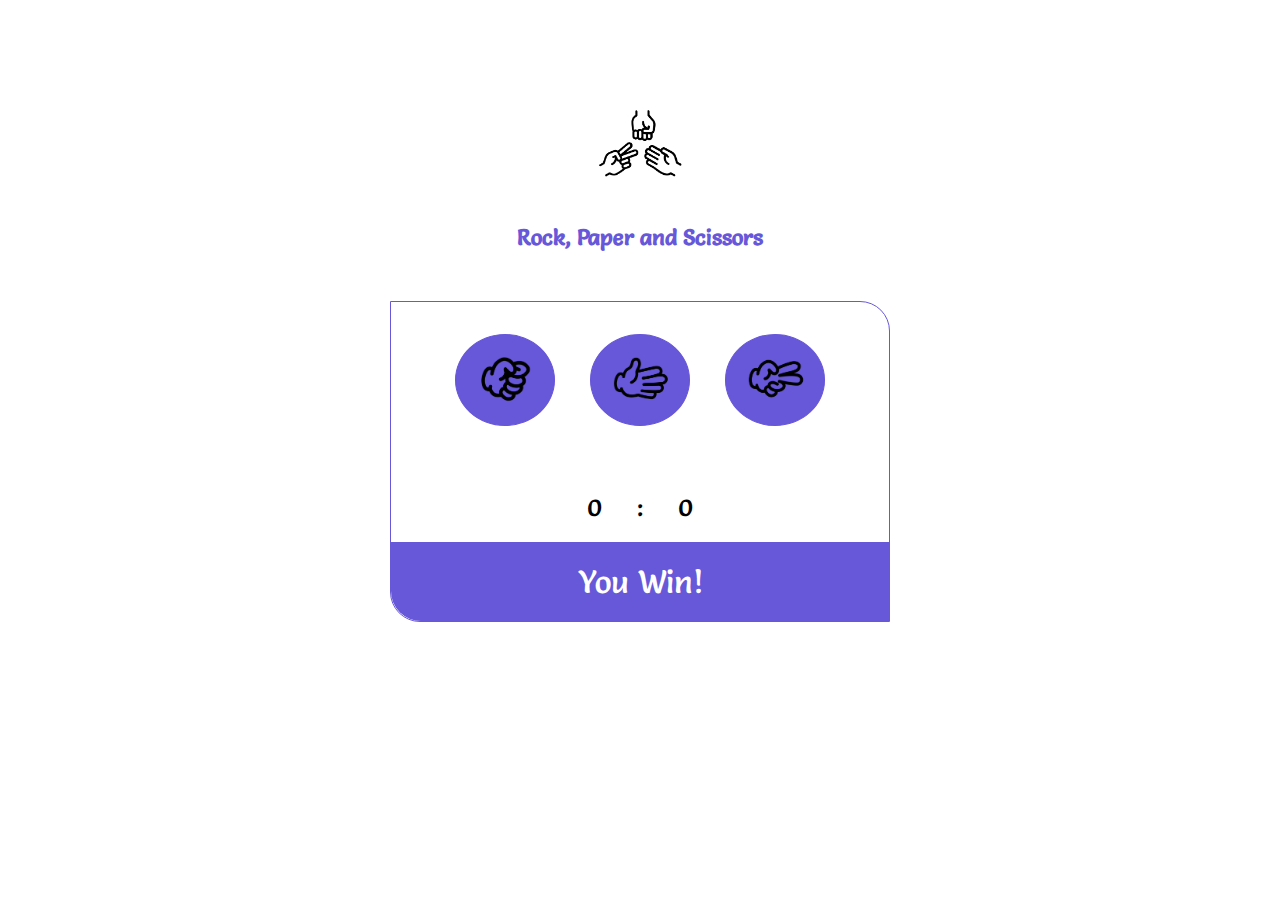
==== game.html @ 6ad2dcb0 "Add basic styles. Making the home page and the game page." ====
<!DOCTYPE html>
<html lang="en">
<head>
    <meta charset="UTF-8">
    <meta name="viewport" content="width=device-width, initial-scale=1.0">
    <title>Rock, Paper and Scissors Game</title>
    <link rel="stylesheet" href="./Style/global.css">
    <link rel="stylesheet" href="./Style/style.css">
</head>
<body>

    <sction class="title-logo">
        <img src="./Image/logo.png" alt="Game Logo">
        <h1>Rock, Paper and Scissors</h1>
    </sction>

    <main class="container-box">
        <section class="section-img">
            <img src="/Image/Rock.png" alt="Rock IMG">
            <img src="/Image/paper.png" alt="Paper IMG">
            <img src="/Image/scissors.png" alt="Scissors IMG">
        </section>

        <section class="results">
            <span class="cup-result">0</span>
            <span class="as-result">:</span>
            <span class="user-result">0</span>
        </section>

        <section class="msg">
            <p class="show-message">You Win!</p>
        </section>
    </main>
    
</body>
</html>
---- Style/global.css ----
@import url('https://fonts.googleapis.com/css2?family=Salsa&display=swap');

* {
    margin: 0;
    padding: 0;
    box-sizing: border-box;
    text-decoration: none;
}


body {
    display: flex;
    align-items: center;
    /* justify-content: center; */
    margin-top: 100px;
    flex-direction: column;
    height: 100%;
    font-family: 'Salsa', cursive;
}
---- Style/style.css ----
/* Home Styles */

.title-logo {
    text-align: center;
}

.title-logo img {
    width: 100px;
}

.title-logo h1 {
    font-size: 22px;
    color: #6757d9;
    margin: 32px 0 50px;
}

.container {
    display: flex;
    justify-content: center;
    align-items: center;
    flex-direction: column;
    gap: 40px;
}

.container a {
    background-color: #6757d9;
    color: #fff;
    padding: 20px 42px;
    border-radius: 25px;
    border: .5px solid #6757d9;
    transition: all .3s ease-in;
}

.container a:hover {
    background-color: transparent;
    border: .5px solid #6757d9;
    color: #6757d9;
}

/* Game Styles */

.container-box {
    display: flex;
    flex-direction: column;
    align-items: center;
    border: .5px solid #6757d9;
    padding: 32px 0 0;
    width: 500px;
    border-top-right-radius: 30px;
    border-bottom-left-radius: 30px;
}

.container-box .section-img img {
    width: 100px;
    background-color: #6757d9;
    border: .5px solid #6757d9;
    border-radius: 50%;
    padding: 15px;
    cursor: pointer;
    transition: all .3s ease-in;
}

.container-box .section-img img:hover {
    border: .5px solid #6757d9;
    background-color: transparent;
}

.container-box .section-img img:nth-child(2) {
    margin: 0 30px;
}

.container-box .results {
    margin: 62px 0 20px;
}

.container-box .results span {
    padding: 0 15px;
    font-size: 25px;
}

.container-box .msg {
    background-color: #6757d9;
    width: 100%;
    text-align: center;
    color: #fff;
    font-size: 32px;
    border-bottom-left-radius: 30px;
    padding: 20px 0;
}
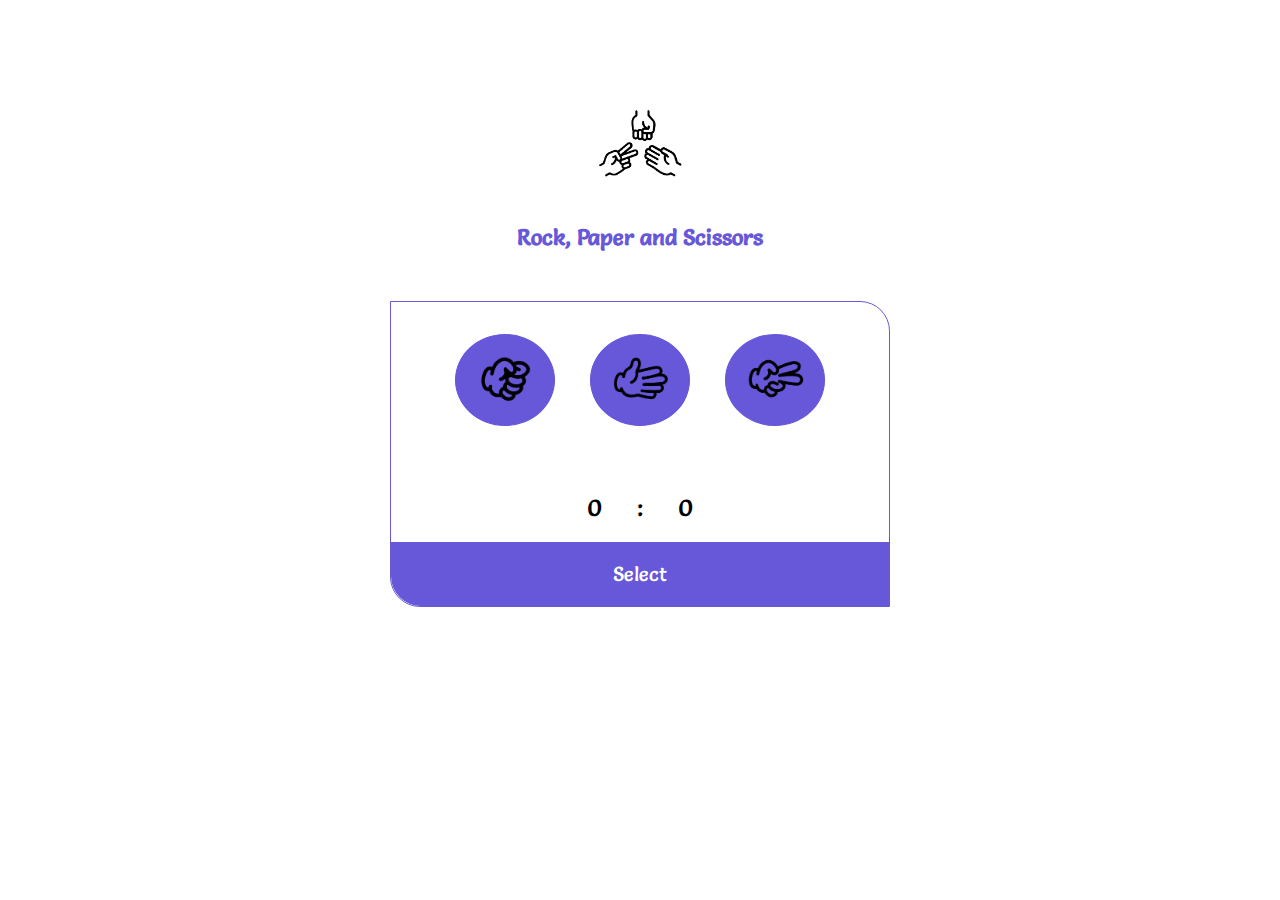
==== commit 71897a1d: "Adding JavaScript codes: checking the result of the user's choice with the computer's random result " ====
--- a/game.html
+++ b/game.html
@@ -16,9 +16,9 @@
 
     <main class="container-box">
         <section class="section-img">
-            <img src="/Image/Rock.png" alt="Rock IMG">
-            <img src="/Image/paper.png" alt="Paper IMG">
-            <img src="/Image/scissors.png" alt="Scissors IMG">
+            <img src="/Image/Rock.png" alt="Rock IMG" data-name="rock">
+            <img src="/Image/paper.png" alt="Paper IMG" data-name="paper">
+            <img src="/Image/scissors.png" alt="Scissors IMG" data-name="scissors">
         </section>
 
         <section class="results">
@@ -28,9 +28,11 @@
         </section>
 
         <section class="msg">
-            <p class="show-message">You Win!</p>
+            <p class="show-message">Select</p>
         </section>
     </main>
+
+    <script src="/JS/app.js"></script>
     
 </body>
 </html>--- a/Style/style.css
+++ b/Style/style.css
@@ -83,7 +83,7 @@
     width: 100%;
     text-align: center;
     color: #fff;
-    font-size: 32px;
+    font-size: 20px;
     border-bottom-left-radius: 30px;
     padding: 20px 0;
 }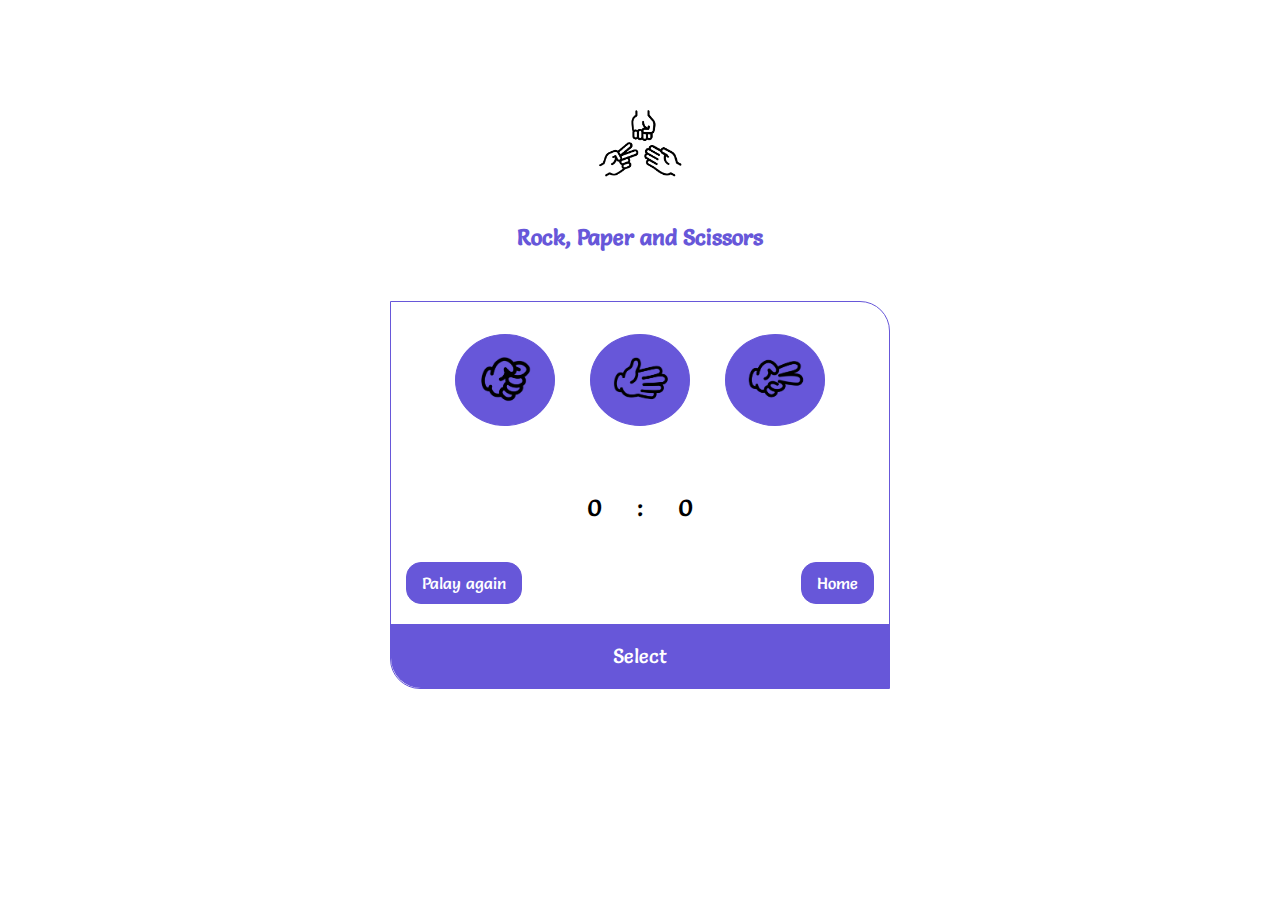
==== commit 59dea354: "Add play again and home buttons and style them with JavaScript handling" ====
--- a/game.html
+++ b/game.html
@@ -1,5 +1,6 @@
 <!DOCTYPE html>
 <html lang="en">
+
 <head>
     <meta charset="UTF-8">
     <meta name="viewport" content="width=device-width, initial-scale=1.0">
@@ -7,6 +8,7 @@
     <link rel="stylesheet" href="./Style/global.css">
     <link rel="stylesheet" href="./Style/style.css">
 </head>
+
 <body>
 
     <sction class="title-logo">
@@ -22,9 +24,15 @@
         </section>
 
         <section class="results">
-            <span class="cup-result">0</span>
-            <span class="as-result">:</span>
-            <span class="user-result">0</span>
+            <div class="btn-box">
+                <button class="play-again">Palay again</button>
+                <button class="back-home">Home</button>
+            </div>
+            <div class="results-box">
+                <span class="cup-result">0</span>
+                <span class="as-result">:</span>
+                <span class="user-result">0</span>
+            </div>
         </section>
 
         <section class="msg">
@@ -33,6 +41,7 @@
     </main>
 
     <script src="/JS/app.js"></script>
-    
+
 </body>
+
 </html>--- a/Style/style.css
+++ b/Style/style.css
@@ -71,6 +71,36 @@
 
 .container-box .results {
     margin: 62px 0 20px;
+    display: flex;
+    flex-direction: column-reverse;
+    align-items: center;
+    width: 100%;
+}
+
+.container-box .results .btn-box {
+    width: 100%;
+    padding: 0 15px;
+    display: flex;
+    align-items: center;
+    justify-content: space-between;
+}
+
+.container-box .results .btn-box button {
+    all: unset;
+    background-color: #6757d9;
+    border: .5px solid #6757d9;
+    color: #fff;
+    margin-top: 40px;
+    padding: 10px 15px;
+    border-radius: 15px;
+    transition: all .3s ease-in;
+    cursor: pointer;
+}
+
+.container-box .results button:hover {
+    background-color: transparent;
+    border: .5px solid #6757d9;
+    color: #6757d9;
 }
 
 .container-box .results span {
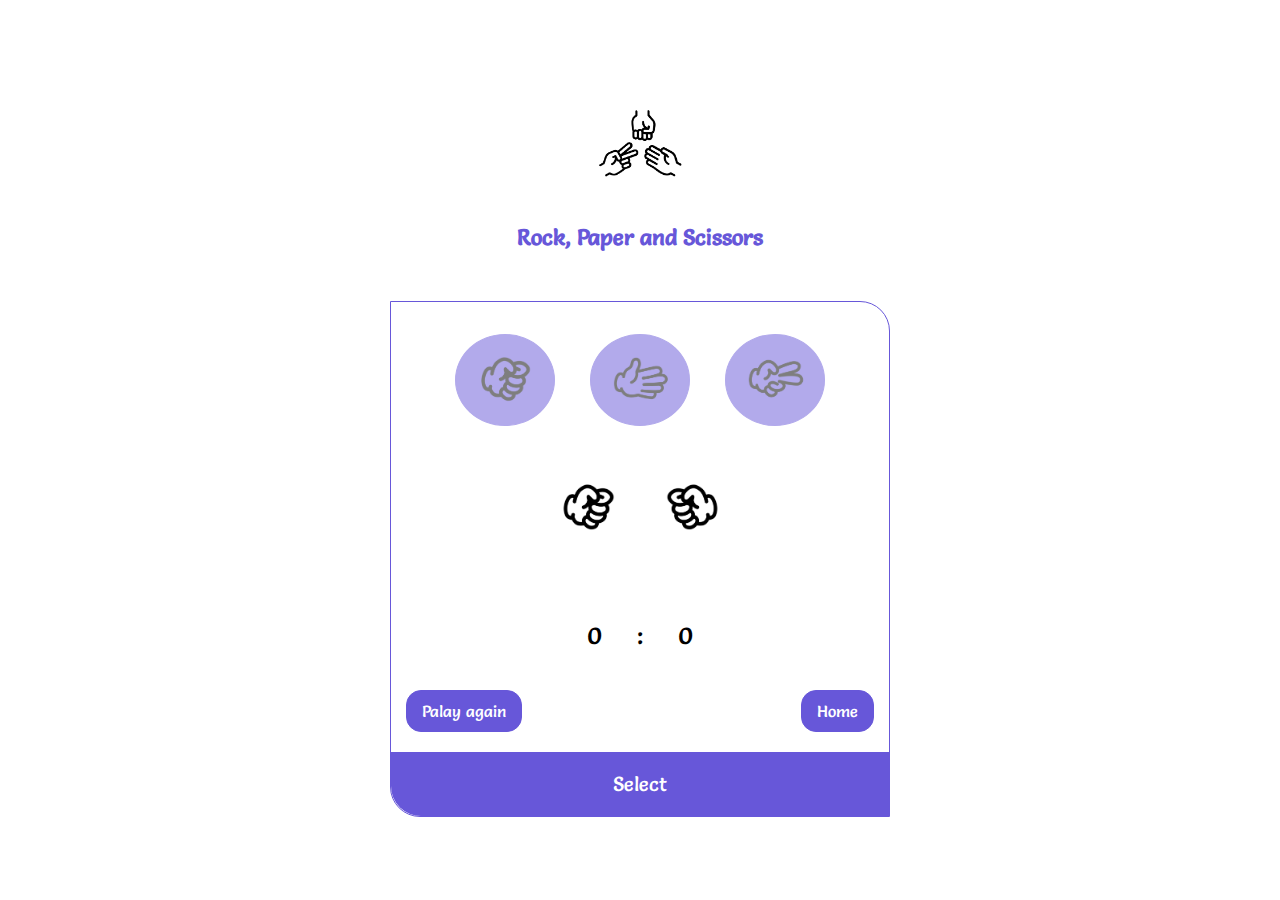
==== commit 9a556b26: "Debug the project" ====
--- a/game.html
+++ b/game.html
@@ -23,6 +23,11 @@
             <img src="/Image/scissors.png" alt="Scissors IMG" data-name="scissors">
         </section>
 
+        <section class="hand-section">
+            <img class="img-user" src="./Image/Rock.png" alt="Rock IMH">
+            <img class="img-computer" src="./Image/Rock.png" alt="Rock IMH">
+        </section>
+
         <section class="results">
             <div class="btn-box">
                 <button class="play-again">Palay again</button>
--- a/Style/style.css
+++ b/Style/style.css
@@ -50,10 +50,11 @@
     border-bottom-left-radius: 30px;
 }
 
-.container-box .section-img img {
+.container-box img {
     width: 100px;
     background-color: #6757d9;
     border: .5px solid #6757d9;
+    opacity: .5;
     border-radius: 50%;
     padding: 15px;
     cursor: pointer;
@@ -62,11 +63,27 @@
 
 .container-box .section-img img:hover {
     border: .5px solid #6757d9;
+    opacity: 1;
     background-color: transparent;
 }
 
 .container-box .section-img img:nth-child(2) {
     margin: 0 30px;
+}
+
+.container-box .hand-section {
+    margin-top: 32px;
+}
+
+.container-box .hand-section img {
+    background-color: transparent;
+    border: none;
+    opacity: 1;
+    cursor: auto;
+}
+
+.container-box .hand-section img:nth-child(2) {
+    transform: rotateY(180deg);
 }
 
 .container-box .results {
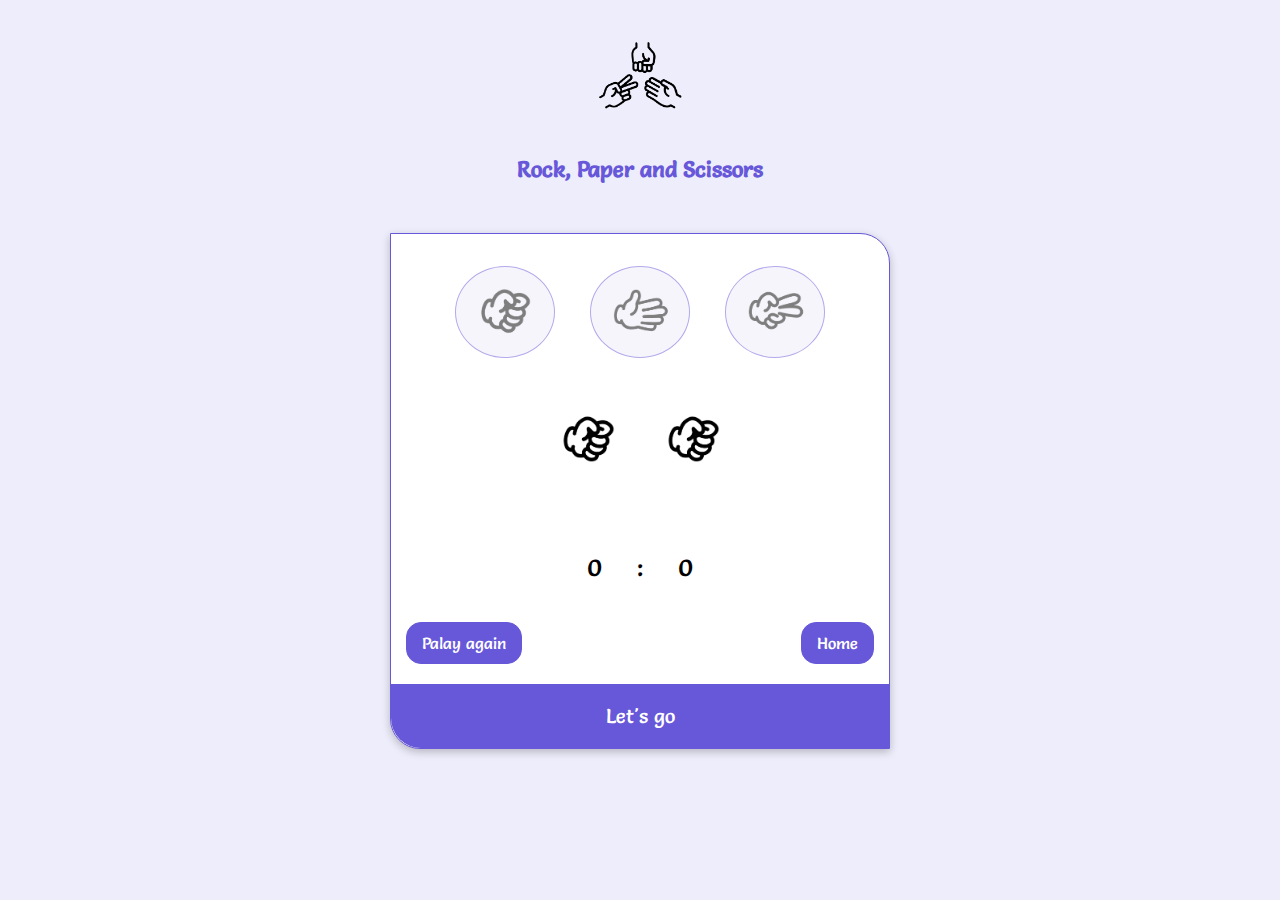
==== commit 0c97bd1b: "Adding the loader as well as the hand box section and styling them." ====
--- a/game.html
+++ b/game.html
@@ -41,7 +41,8 @@
         </section>
 
         <section class="msg">
-            <p class="show-message">Select</p>
+            <p class="show-message">Let's go</p>
+            <p class="loader"></p>
         </section>
     </main>
 
--- a/Style/global.css
+++ b/Style/global.css
@@ -11,8 +11,8 @@
 body {
     display: flex;
     align-items: center;
-    /* justify-content: center; */
-    margin-top: 100px;
+    padding-top: 32px;
+    background-color: #eeedfb;
     flex-direction: column;
     height: 100%;
     font-family: 'Salsa', cursive;
--- a/Style/style.css
+++ b/Style/style.css
@@ -43,7 +43,9 @@
     display: flex;
     flex-direction: column;
     align-items: center;
+    background-color: #fff;
     border: .5px solid #6757d9;
+    box-shadow: rgba(0, 0, 0, 0.24) 0px 3px 8px;
     padding: 32px 0 0;
     width: 500px;
     border-top-right-radius: 30px;
@@ -52,7 +54,7 @@
 
 .container-box img {
     width: 100px;
-    background-color: #6757d9;
+    background-color: #eeedfb;
     border: .5px solid #6757d9;
     opacity: .5;
     border-radius: 50%;
@@ -62,9 +64,7 @@
 }
 
 .container-box .section-img img:hover {
-    border: .5px solid #6757d9;
     opacity: 1;
-    background-color: transparent;
 }
 
 .container-box .section-img img:nth-child(2) {
@@ -82,8 +82,31 @@
     cursor: auto;
 }
 
-.container-box .hand-section img:nth-child(2) {
+/* .container-box .hand-section img:nth-child(2) {
     transform: rotateY(180deg);
+} */
+
+
+.hand-section.start .img-user {
+    transform-origin: left;
+    animation: userShake .7s ease-in infinite;
+}
+
+@keyframes userShake {
+    50% {
+        transform: rotate(10deg);
+    }
+}
+
+.hand-section.start .img-computer {
+    transform-origin: right;
+    animation: computerShake .7s ease-in infinite;
+}
+
+@keyframes computerShake {
+    50% {
+        transform: rotate(-10deg);
+    }
 }
 
 .container-box .results {
@@ -127,10 +150,42 @@
 
 .container-box .msg {
     background-color: #6757d9;
+    display: flex;
     width: 100%;
-    text-align: center;
+    justify-content: center;
     color: #fff;
     font-size: 20px;
     border-bottom-left-radius: 30px;
     padding: 20px 0;
+}
+
+.container-box .loader {
+    display: none;
+    width: 60px;
+    aspect-ratio: 2;
+    --_g: no-repeat radial-gradient(circle closest-side, #fffdfd 90%, #0000);
+    background:
+        var(--_g) 0% 50%,
+        var(--_g) 50% 50%,
+        var(--_g) 100% 50%;
+    background-size: calc(100%/3) 50%;
+    animation: l3 1s infinite linear;
+}
+
+@keyframes l3 {
+    20% {
+        background-position: 0% 0%, 50% 50%, 100% 50%
+    }
+
+    40% {
+        background-position: 0% 100%, 50% 0%, 100% 50%
+    }
+
+    60% {
+        background-position: 0% 50%, 50% 100%, 100% 0%
+    }
+
+    80% {
+        background-position: 0% 50%, 50% 50%, 100% 100%
+    }
 }